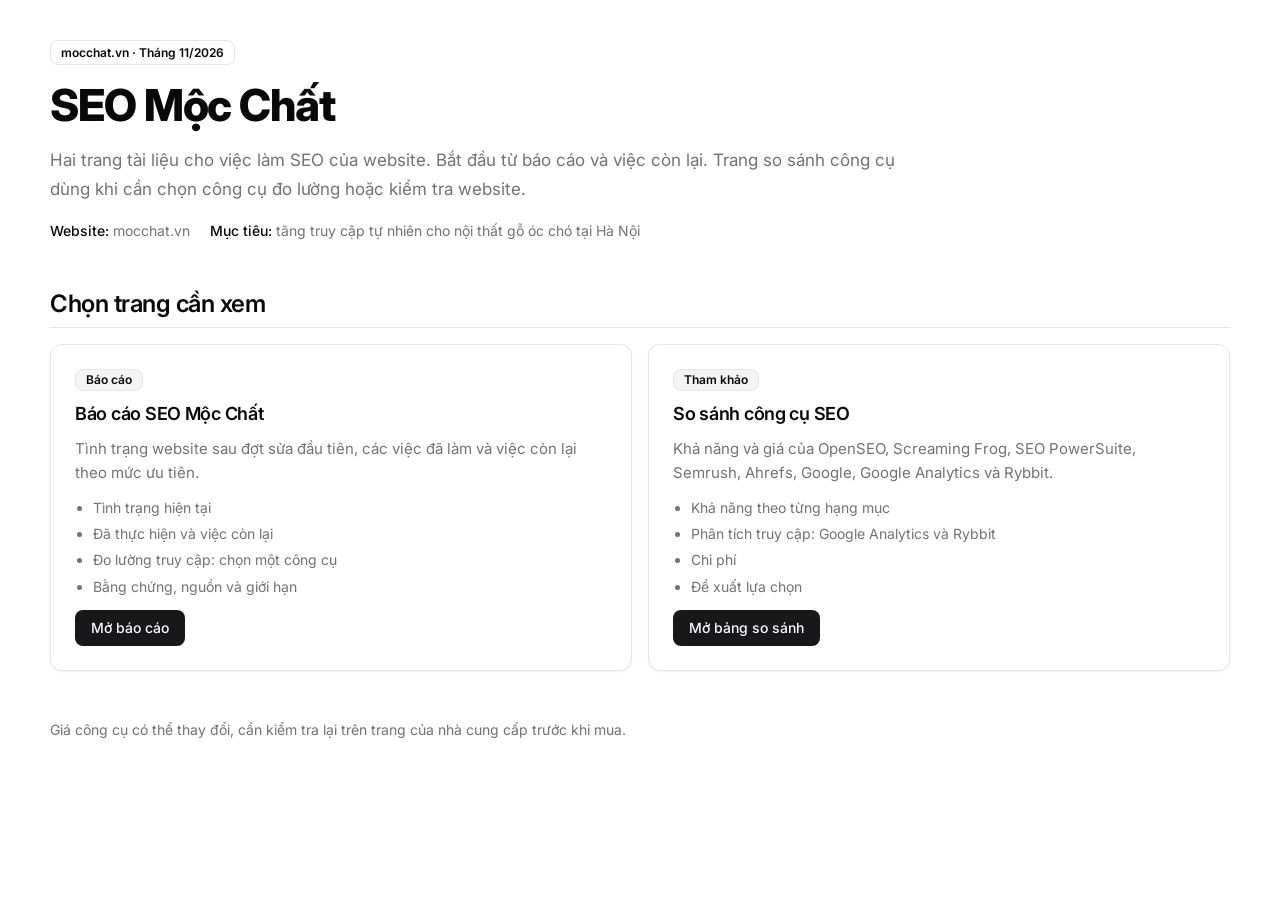
==== index.html @ 3d6fa995 "feat: add initial HTML structure for SEO Mộc Chất page" ====
<!doctype html>
<html lang="vi">
<head>
<meta charset="utf-8">
<meta name="viewport" content="width=device-width,initial-scale=1,viewport-fit=cover">
<title>SEO Mộc Chất</title>
<link rel="stylesheet" href="https://fonts.googleapis.com/css2?family=Inter:wght@400;500;600;700;800&display=swap">
<style>
/* Bố cục: phong cách shadcn/ui, giống mocchat-seo-report.html và seo-tools-compare.html. Tiêu đề ngắn, sau đó hai thẻ dẫn tới hai trang. */
:root {
  --background: #ffffff;
  --foreground: #09090b;
  --card: #ffffff;
  --muted: #f4f4f5;
  --muted-foreground: #71717a;
  --border: #e4e4e7;
  --primary: #18181b;
  --primary-foreground: #fafafa;
  --accent: #f4f4f5;
  --ring: #a1a1aa;
  --shadow: 0 1px 2px 0 rgb(0 0 0 / 0.05);
  --radius: 0.5rem;
  --font: "Inter", ui-sans-serif, system-ui, -apple-system, "Segoe UI", Roboto, sans-serif;
}
@media (prefers-color-scheme: dark) {
  :root:not([data-theme="light"]) {
    --background: #09090b;
    --foreground: #fafafa;
    --card: #09090b;
    --muted: #27272a;
    --muted-foreground: #a1a1aa;
    --border: #27272a;
    --primary: #fafafa;
    --primary-foreground: #18181b;
    --accent: #27272a;
    --ring: #d4d4d8;
    --shadow: none;
    color-scheme: dark;
  }
}
:root[data-theme="dark"] {
  --background: #09090b;
  --foreground: #fafafa;
  --card: #09090b;
  --muted: #27272a;
  --muted-foreground: #a1a1aa;
  --border: #27272a;
  --primary: #fafafa;
  --primary-foreground: #18181b;
  --accent: #27272a;
  --ring: #d4d4d8;
  --shadow: none;
  color-scheme: dark;
}
* { box-sizing: border-box; }
body {
  margin: 0;
  background: var(--background);
  color: var(--foreground);
  font-family: var(--font);
  font-size: 15px;
  line-height: 1.6;
  -webkit-font-smoothing: antialiased;
  padding-block: 40px 72px;
  padding-left: max(16px, env(safe-area-inset-left, 0px));
  padding-right: max(16px, env(safe-area-inset-right, 0px));
}
.wrap { max-width: 1180px; width: 100%; margin: 0 auto; display: flex; flex-direction: column; gap: 48px; }
h1, h2, h3 { text-wrap: balance; line-height: 1.2; margin: 0; }
h1 { font-size: clamp(2rem, 4.4vw, 2.75rem); font-weight: 800; letter-spacing: -0.025em; }
h2 { font-size: 1.5rem; font-weight: 600; letter-spacing: -0.02em; padding-bottom: 8px; border-bottom: 1px solid var(--border); }
h3 { font-size: 1.125rem; font-weight: 600; letter-spacing: -0.015em; }
p { margin: 0; }
section { display: flex; flex-direction: column; gap: 16px; min-width: 0; }
.eyebrow { display: inline-flex; align-items: center; margin-bottom: 14px; padding: 2px 10px; border: 1px solid var(--border); border-radius: var(--radius); font-size: 0.75rem; font-weight: 600; color: var(--foreground); }
.lede { color: var(--muted-foreground); font-size: 1.0625rem; line-height: 1.7; max-width: 78ch; margin-top: 14px; }
.meta { display: flex; flex-wrap: wrap; gap: 6px 20px; margin-top: 16px; font-size: 0.875rem; color: var(--muted-foreground); }
.meta b { color: var(--foreground); font-weight: 500; }

.cards { display: grid; grid-template-columns: repeat(auto-fit, minmax(min(100%, 340px), 1fr)); gap: 16px; }
.card { display: flex; flex-direction: column; gap: 12px; min-width: 0; padding: 24px; border: 1px solid var(--border); border-radius: 12px; background: var(--card); box-shadow: var(--shadow); color: inherit; text-decoration: none; }
.card:hover { background: var(--accent); }
.card:focus-visible { outline: 2px solid var(--ring); outline-offset: 2px; }
.card h3 { border: 0; padding: 0; }
.card p { color: var(--muted-foreground); }
.card ul { margin: 0; padding-left: 18px; color: var(--muted-foreground); font-size: 0.875rem; display: flex; flex-direction: column; gap: 4px; }
.badge { align-self: flex-start; display: inline-flex; align-items: center; padding: 1px 10px; border: 1px solid var(--border); border-radius: var(--radius); font-size: 0.75rem; font-weight: 600; line-height: 1.5; background: var(--muted); }
.btn { margin-top: auto; align-self: flex-start; display: inline-flex; align-items: center; height: 36px; padding: 0 16px; border-radius: var(--radius); background: var(--primary); color: var(--primary-foreground); font-size: 0.875rem; font-weight: 500; }
.note { font-size: 0.875rem; color: var(--muted-foreground); max-width: 80ch; }
</style>
</head>
<body>
<div class="wrap">
  <header>
    <div class="eyebrow">mocchat.vn · Tháng 11/2026</div>
    <h1>SEO Mộc Chất</h1>
    <p class="lede">Hai trang tài liệu cho việc làm SEO của website. Bắt đầu từ báo cáo và việc còn lại. Trang so sánh công cụ dùng khi cần chọn công cụ đo lường hoặc kiểm tra website.</p>
    <div class="meta">
      <span><b>Website:</b> mocchat.vn</span>
      <span><b>Mục tiêu:</b> tăng truy cập tự nhiên cho nội thất gỗ óc chó tại Hà Nội</span>
    </div>
  </header>

  <section>
    <h2>Chọn trang cần xem</h2>
    <div class="cards">
      <a class="card" href="mocchat-seo-report.html">
        <span class="badge">Báo cáo</span>
        <h3>Báo cáo SEO Mộc Chất</h3>
        <p>Tình trạng website sau đợt sửa đầu tiên, các việc đã làm và việc còn lại theo mức ưu tiên.</p>
        <ul>
          <li>Tình trạng hiện tại</li>
          <li>Đã thực hiện và việc còn lại</li>
          <li>Đo lường truy cập: chọn một công cụ</li>
          <li>Bằng chứng, nguồn và giới hạn</li>
        </ul>
        <span class="btn">Mở báo cáo</span>
      </a>
      <a class="card" href="seo-tools-compare.html">
        <span class="badge">Tham khảo</span>
        <h3>So sánh công cụ SEO</h3>
        <p>Khả năng và giá của OpenSEO, Screaming Frog, SEO PowerSuite, Semrush, Ahrefs, Google, Google Analytics và Rybbit.</p>
        <ul>
          <li>Khả năng theo từng hạng mục</li>
          <li>Phân tích truy cập: Google Analytics và Rybbit</li>
          <li>Chi phí</li>
          <li>Đề xuất lựa chọn</li>
        </ul>
        <span class="btn">Mở bảng so sánh</span>
      </a>
    </div>
  </section>

  <p class="note">Giá công cụ có thể thay đổi, cần kiểm tra lại trên trang của nhà cung cấp trước khi mua.</p>
</div>
</body>
</html>
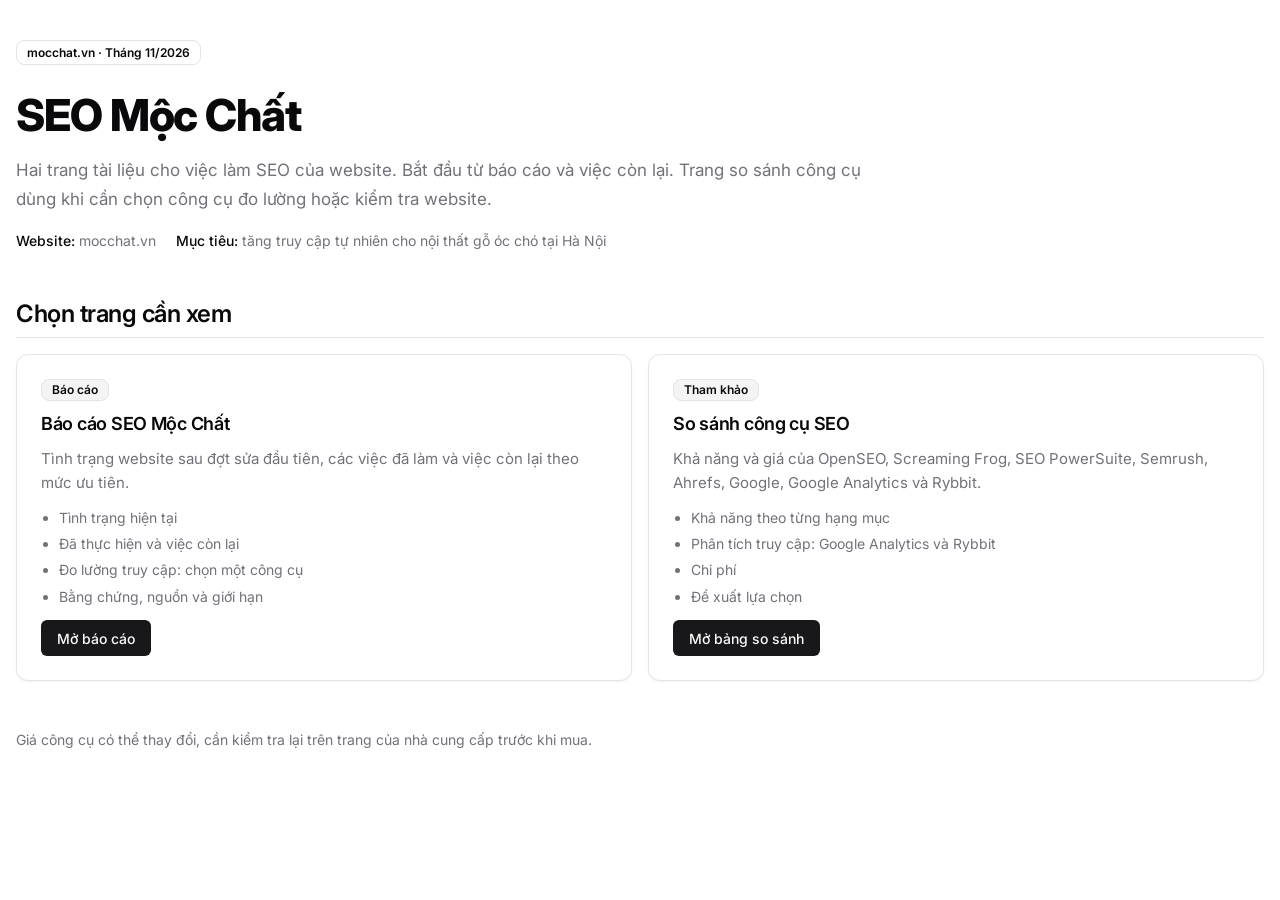
==== commit 9d51716d: "fix: UI/UX" ====
--- a/index.html
+++ b/index.html
@@ -1,137 +1,289 @@
 <!doctype html>
 <html lang="vi">
-<head>
-<meta charset="utf-8">
-<meta name="viewport" content="width=device-width,initial-scale=1,viewport-fit=cover">
-<title>SEO Mộc Chất</title>
-<link rel="stylesheet" href="https://fonts.googleapis.com/css2?family=Inter:wght@400;500;600;700;800&display=swap">
-<style>
-/* Bố cục: phong cách shadcn/ui, giống mocchat-seo-report.html và seo-tools-compare.html. Tiêu đề ngắn, sau đó hai thẻ dẫn tới hai trang. */
-:root {
-  --background: #ffffff;
-  --foreground: #09090b;
-  --card: #ffffff;
-  --muted: #f4f4f5;
-  --muted-foreground: #71717a;
-  --border: #e4e4e7;
-  --primary: #18181b;
-  --primary-foreground: #fafafa;
-  --accent: #f4f4f5;
-  --ring: #a1a1aa;
-  --shadow: 0 1px 2px 0 rgb(0 0 0 / 0.05);
-  --radius: 0.5rem;
-  --font: "Inter", ui-sans-serif, system-ui, -apple-system, "Segoe UI", Roboto, sans-serif;
-}
-@media (prefers-color-scheme: dark) {
-  :root:not([data-theme="light"]) {
-    --background: #09090b;
-    --foreground: #fafafa;
-    --card: #09090b;
-    --muted: #27272a;
-    --muted-foreground: #a1a1aa;
-    --border: #27272a;
-    --primary: #fafafa;
-    --primary-foreground: #18181b;
-    --accent: #27272a;
-    --ring: #d4d4d8;
-    --shadow: none;
-    color-scheme: dark;
-  }
-}
-:root[data-theme="dark"] {
-  --background: #09090b;
-  --foreground: #fafafa;
-  --card: #09090b;
-  --muted: #27272a;
-  --muted-foreground: #a1a1aa;
-  --border: #27272a;
-  --primary: #fafafa;
-  --primary-foreground: #18181b;
-  --accent: #27272a;
-  --ring: #d4d4d8;
-  --shadow: none;
-  color-scheme: dark;
-}
-* { box-sizing: border-box; }
-body {
-  margin: 0;
-  background: var(--background);
-  color: var(--foreground);
-  font-family: var(--font);
-  font-size: 15px;
-  line-height: 1.6;
-  -webkit-font-smoothing: antialiased;
-  padding-block: 40px 72px;
-  padding-left: max(16px, env(safe-area-inset-left, 0px));
-  padding-right: max(16px, env(safe-area-inset-right, 0px));
-}
-.wrap { max-width: 1180px; width: 100%; margin: 0 auto; display: flex; flex-direction: column; gap: 48px; }
-h1, h2, h3 { text-wrap: balance; line-height: 1.2; margin: 0; }
-h1 { font-size: clamp(2rem, 4.4vw, 2.75rem); font-weight: 800; letter-spacing: -0.025em; }
-h2 { font-size: 1.5rem; font-weight: 600; letter-spacing: -0.02em; padding-bottom: 8px; border-bottom: 1px solid var(--border); }
-h3 { font-size: 1.125rem; font-weight: 600; letter-spacing: -0.015em; }
-p { margin: 0; }
-section { display: flex; flex-direction: column; gap: 16px; min-width: 0; }
-.eyebrow { display: inline-flex; align-items: center; margin-bottom: 14px; padding: 2px 10px; border: 1px solid var(--border); border-radius: var(--radius); font-size: 0.75rem; font-weight: 600; color: var(--foreground); }
-.lede { color: var(--muted-foreground); font-size: 1.0625rem; line-height: 1.7; max-width: 78ch; margin-top: 14px; }
-.meta { display: flex; flex-wrap: wrap; gap: 6px 20px; margin-top: 16px; font-size: 0.875rem; color: var(--muted-foreground); }
-.meta b { color: var(--foreground); font-weight: 500; }
+  <head>
+    <meta charset="utf-8" />
+    <meta
+      name="viewport"
+      content="width=device-width,initial-scale=1,viewport-fit=cover"
+    />
+    <title>SEO Mộc Chất</title>
+    <link
+      rel="stylesheet"
+      href="https://fonts.googleapis.com/css2?family=Inter:wght@400;500;600;700;800&display=swap"
+    />
+    <style>
+      /* Bố cục: phong cách shadcn/ui, giống mocchat-seo-report.html và seo-tools-compare.html. Tiêu đề ngắn, sau đó hai thẻ dẫn tới hai trang. */
+      :root {
+        --background: #ffffff;
+        --foreground: #09090b;
+        --card: #ffffff;
+        --muted: #f4f4f5;
+        --muted-foreground: #71717a;
+        --border: #e4e4e7;
+        --primary: #18181b;
+        --primary-foreground: #fafafa;
+        --accent: #f4f4f5;
+        --ring: #a1a1aa;
+        --shadow: 0 1px 2px 0 rgb(0 0 0 / 0.05);
+        --radius: 0.5rem;
+        --font:
+          "Inter", ui-sans-serif, system-ui, -apple-system, "Segoe UI", Roboto,
+          sans-serif;
+      }
+      @media (prefers-color-scheme: dark) {
+        :root:not([data-theme="light"]) {
+          --background: #09090b;
+          --foreground: #fafafa;
+          --card: #09090b;
+          --muted: #27272a;
+          --muted-foreground: #a1a1aa;
+          --border: #27272a;
+          --primary: #fafafa;
+          --primary-foreground: #18181b;
+          --accent: #27272a;
+          --ring: #d4d4d8;
+          --shadow: none;
+          color-scheme: dark;
+        }
+      }
+      :root[data-theme="dark"] {
+        --background: #09090b;
+        --foreground: #fafafa;
+        --card: #09090b;
+        --muted: #27272a;
+        --muted-foreground: #a1a1aa;
+        --border: #27272a;
+        --primary: #fafafa;
+        --primary-foreground: #18181b;
+        --accent: #27272a;
+        --ring: #d4d4d8;
+        --shadow: none;
+        color-scheme: dark;
+      }
+      * {
+        box-sizing: border-box;
+      }
+      body {
+        margin: 0;
+        background: var(--background);
+        color: var(--foreground);
+        font-family: var(--font);
+        font-size: 15px;
+        line-height: 1.6;
+        -webkit-font-smoothing: antialiased;
+        padding-block: 40px 72px;
+        padding-left: max(16px, env(safe-area-inset-left, 0px));
+        padding-right: max(16px, env(safe-area-inset-right, 0px));
+      }
+      .wrap {
+        max-width: 1400px;
+        width: 100%;
+        margin: 0 auto;
+        display: flex;
+        flex-direction: column;
+        gap: 48px;
+      }
+      h1,
+      h2,
+      h3 {
+        text-wrap: balance;
+        line-height: 1.2;
+        margin: 0;
+      }
+      h1 {
+        font-size: clamp(2rem, 4.4vw, 2.75rem);
+        font-weight: 800;
+        letter-spacing: -0.025em;
+      }
+      h2 {
+        font-size: 1.5rem;
+        font-weight: 600;
+        letter-spacing: -0.02em;
+        padding-bottom: 8px;
+        border-bottom: 1px solid var(--border);
+      }
+      h3 {
+        font-size: 1.125rem;
+        font-weight: 600;
+        letter-spacing: -0.015em;
+      }
+      p {
+        margin: 0;
+      }
+      section {
+        display: flex;
+        flex-direction: column;
+        gap: 16px;
+        min-width: 0;
+      }
+      .eyebrow {
+        display: inline-flex;
+        align-items: center;
+        padding: 2px 10px;
+        border: 1px solid var(--border);
+        border-radius: var(--radius);
+        font-size: 0.75rem;
+        font-weight: 600;
+        color: var(--foreground);
+      }
+      .lede {
+        color: var(--muted-foreground);
+        font-size: 1.0625rem;
+        line-height: 1.7;
+        max-width: 78ch;
+        margin-top: 14px;
+      }
+      .meta {
+        display: flex;
+        flex-wrap: wrap;
+        gap: 6px 20px;
+        margin-top: 16px;
+        font-size: 0.875rem;
+        color: var(--muted-foreground);
+      }
+      .meta b {
+        color: var(--foreground);
+        font-weight: 500;
+      }
 
-.cards { display: grid; grid-template-columns: repeat(auto-fit, minmax(min(100%, 340px), 1fr)); gap: 16px; }
-.card { display: flex; flex-direction: column; gap: 12px; min-width: 0; padding: 24px; border: 1px solid var(--border); border-radius: 12px; background: var(--card); box-shadow: var(--shadow); color: inherit; text-decoration: none; }
-.card:hover { background: var(--accent); }
-.card:focus-visible { outline: 2px solid var(--ring); outline-offset: 2px; }
-.card h3 { border: 0; padding: 0; }
-.card p { color: var(--muted-foreground); }
-.card ul { margin: 0; padding-left: 18px; color: var(--muted-foreground); font-size: 0.875rem; display: flex; flex-direction: column; gap: 4px; }
-.badge { align-self: flex-start; display: inline-flex; align-items: center; padding: 1px 10px; border: 1px solid var(--border); border-radius: var(--radius); font-size: 0.75rem; font-weight: 600; line-height: 1.5; background: var(--muted); }
-.btn { margin-top: auto; align-self: flex-start; display: inline-flex; align-items: center; height: 36px; padding: 0 16px; border-radius: var(--radius); background: var(--primary); color: var(--primary-foreground); font-size: 0.875rem; font-weight: 500; }
-.note { font-size: 0.875rem; color: var(--muted-foreground); max-width: 80ch; }
-</style>
-</head>
-<body>
-<div class="wrap">
-  <header>
-    <div class="eyebrow">mocchat.vn · Tháng 11/2026</div>
-    <h1>SEO Mộc Chất</h1>
-    <p class="lede">Hai trang tài liệu cho việc làm SEO của website. Bắt đầu từ báo cáo và việc còn lại. Trang so sánh công cụ dùng khi cần chọn công cụ đo lường hoặc kiểm tra website.</p>
-    <div class="meta">
-      <span><b>Website:</b> mocchat.vn</span>
-      <span><b>Mục tiêu:</b> tăng truy cập tự nhiên cho nội thất gỗ óc chó tại Hà Nội</span>
+      .cards {
+        display: grid;
+        grid-template-columns: repeat(auto-fit, minmax(min(100%, 340px), 1fr));
+        gap: 16px;
+      }
+      .card {
+        display: flex;
+        flex-direction: column;
+        gap: 12px;
+        min-width: 0;
+        padding: 24px;
+        border: 1px solid var(--border);
+        border-radius: 12px;
+        background: var(--card);
+        box-shadow: var(--shadow);
+        color: inherit;
+        text-decoration: none;
+      }
+      .card:hover {
+        background: var(--accent);
+      }
+      .card:focus-visible {
+        outline: 2px solid var(--ring);
+        outline-offset: 2px;
+      }
+      .card h3 {
+        border: 0;
+        padding: 0;
+      }
+      .card p {
+        color: var(--muted-foreground);
+      }
+      .card ul {
+        margin: 0;
+        padding-left: 18px;
+        color: var(--muted-foreground);
+        font-size: 0.875rem;
+        display: flex;
+        flex-direction: column;
+        gap: 4px;
+      }
+      .badge {
+        align-self: flex-start;
+        display: inline-flex;
+        align-items: center;
+        padding: 1px 10px;
+        border: 1px solid var(--border);
+        border-radius: var(--radius);
+        font-size: 0.75rem;
+        font-weight: 600;
+        line-height: 1.5;
+        background: var(--muted);
+      }
+      .btn {
+        margin-top: auto;
+        align-self: flex-start;
+        display: inline-flex;
+        align-items: center;
+        height: 36px;
+        padding: 0 16px;
+        border-radius: var(--radius);
+        background: var(--primary);
+        color: var(--primary-foreground);
+        font-size: 0.875rem;
+        font-weight: 500;
+        display: inline-block;
+        padding: 8px 16px;
+        border-radius: 6px;
+        text-decoration: none;
+      }
+      .note {
+        font-size: 0.875rem;
+        color: var(--muted-foreground);
+        max-width: 80ch;
+      }
+    </style>
+  </head>
+  <body>
+    <div class="wrap">
+      <header>
+        <div style="margin-bottom: 24px">
+          <div class="eyebrow">mocchat.vn · Tháng 11/2026</div>
+        </div>
+        <h1>SEO Mộc Chất</h1>
+        <p class="lede">
+          Hai trang tài liệu cho việc làm SEO của website. Bắt đầu từ báo cáo và
+          việc còn lại. Trang so sánh công cụ dùng khi cần chọn công cụ đo lường
+          hoặc kiểm tra website.
+        </p>
+        <div class="meta">
+          <span><b>Website:</b> mocchat.vn</span>
+          <span
+            ><b>Mục tiêu:</b> tăng truy cập tự nhiên cho nội thất gỗ óc chó tại
+            Hà Nội</span
+          >
+        </div>
+      </header>
+
+      <section>
+        <h2>Chọn trang cần xem</h2>
+        <div class="cards">
+          <a class="card" href="mocchat-seo-report.html">
+            <span class="badge">Báo cáo</span>
+            <h3>Báo cáo SEO Mộc Chất</h3>
+            <p>
+              Tình trạng website sau đợt sửa đầu tiên, các việc đã làm và việc
+              còn lại theo mức ưu tiên.
+            </p>
+            <ul>
+              <li>Tình trạng hiện tại</li>
+              <li>Đã thực hiện và việc còn lại</li>
+              <li>Đo lường truy cập: chọn một công cụ</li>
+              <li>Bằng chứng, nguồn và giới hạn</li>
+            </ul>
+            <span class="btn">Mở báo cáo</span>
+          </a>
+          <a class="card" href="seo-tools-compare.html">
+            <span class="badge">Tham khảo</span>
+            <h3>So sánh công cụ SEO</h3>
+            <p>
+              Khả năng và giá của OpenSEO, Screaming Frog, SEO PowerSuite,
+              Semrush, Ahrefs, Google, Google Analytics và Rybbit.
+            </p>
+            <ul>
+              <li>Khả năng theo từng hạng mục</li>
+              <li>Phân tích truy cập: Google Analytics và Rybbit</li>
+              <li>Chi phí</li>
+              <li>Đề xuất lựa chọn</li>
+            </ul>
+            <span class="btn">Mở bảng so sánh</span>
+          </a>
+        </div>
+      </section>
+
+      <p class="note">
+        Giá công cụ có thể thay đổi, cần kiểm tra lại trên trang của nhà cung
+        cấp trước khi mua.
+      </p>
     </div>
-  </header>
-
-  <section>
-    <h2>Chọn trang cần xem</h2>
-    <div class="cards">
-      <a class="card" href="mocchat-seo-report.html">
-        <span class="badge">Báo cáo</span>
-        <h3>Báo cáo SEO Mộc Chất</h3>
-        <p>Tình trạng website sau đợt sửa đầu tiên, các việc đã làm và việc còn lại theo mức ưu tiên.</p>
-        <ul>
-          <li>Tình trạng hiện tại</li>
-          <li>Đã thực hiện và việc còn lại</li>
-          <li>Đo lường truy cập: chọn một công cụ</li>
-          <li>Bằng chứng, nguồn và giới hạn</li>
-        </ul>
-        <span class="btn">Mở báo cáo</span>
-      </a>
-      <a class="card" href="seo-tools-compare.html">
-        <span class="badge">Tham khảo</span>
-        <h3>So sánh công cụ SEO</h3>
-        <p>Khả năng và giá của OpenSEO, Screaming Frog, SEO PowerSuite, Semrush, Ahrefs, Google, Google Analytics và Rybbit.</p>
-        <ul>
-          <li>Khả năng theo từng hạng mục</li>
-          <li>Phân tích truy cập: Google Analytics và Rybbit</li>
-          <li>Chi phí</li>
-          <li>Đề xuất lựa chọn</li>
-        </ul>
-        <span class="btn">Mở bảng so sánh</span>
-      </a>
-    </div>
-  </section>
-
-  <p class="note">Giá công cụ có thể thay đổi, cần kiểm tra lại trên trang của nhà cung cấp trước khi mua.</p>
-</div>
-</body>
+  </body>
 </html>
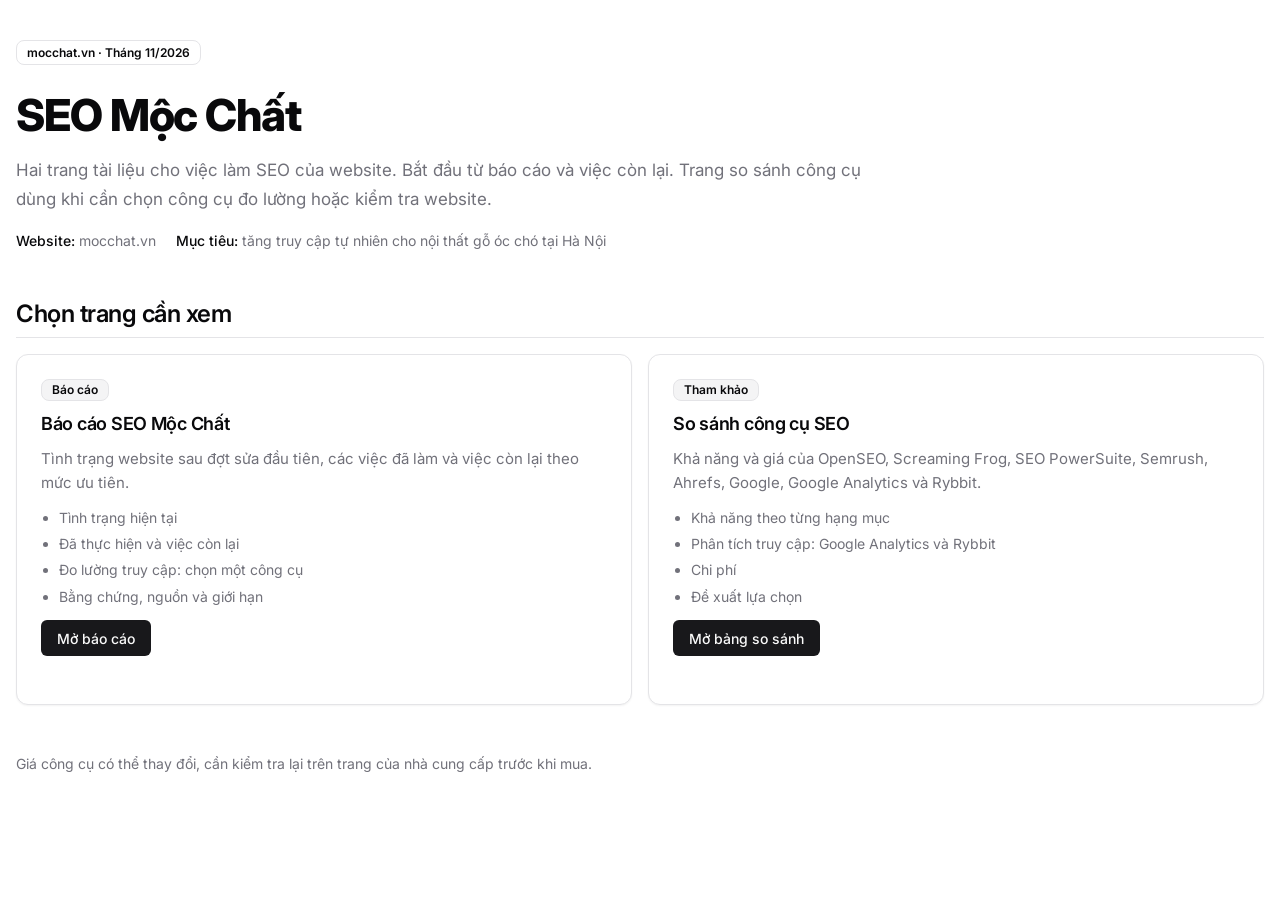
==== commit 0add05a0: "refactor: add new CSS and JS files for SEO report and comparison tools - Created report.css for styl" ====
--- a/index.html
+++ b/index.html
@@ -11,217 +11,8 @@
       rel="stylesheet"
       href="https://fonts.googleapis.com/css2?family=Inter:wght@400;500;600;700;800&display=swap"
     />
-    <style>
-      /* Bố cục: phong cách shadcn/ui, giống mocchat-seo-report.html và seo-tools-compare.html. Tiêu đề ngắn, sau đó hai thẻ dẫn tới hai trang. */
-      :root {
-        --background: #ffffff;
-        --foreground: #09090b;
-        --card: #ffffff;
-        --muted: #f4f4f5;
-        --muted-foreground: #71717a;
-        --border: #e4e4e7;
-        --primary: #18181b;
-        --primary-foreground: #fafafa;
-        --accent: #f4f4f5;
-        --ring: #a1a1aa;
-        --shadow: 0 1px 2px 0 rgb(0 0 0 / 0.05);
-        --radius: 0.5rem;
-        --font:
-          "Inter", ui-sans-serif, system-ui, -apple-system, "Segoe UI", Roboto,
-          sans-serif;
-      }
-      @media (prefers-color-scheme: dark) {
-        :root:not([data-theme="light"]) {
-          --background: #09090b;
-          --foreground: #fafafa;
-          --card: #09090b;
-          --muted: #27272a;
-          --muted-foreground: #a1a1aa;
-          --border: #27272a;
-          --primary: #fafafa;
-          --primary-foreground: #18181b;
-          --accent: #27272a;
-          --ring: #d4d4d8;
-          --shadow: none;
-          color-scheme: dark;
-        }
-      }
-      :root[data-theme="dark"] {
-        --background: #09090b;
-        --foreground: #fafafa;
-        --card: #09090b;
-        --muted: #27272a;
-        --muted-foreground: #a1a1aa;
-        --border: #27272a;
-        --primary: #fafafa;
-        --primary-foreground: #18181b;
-        --accent: #27272a;
-        --ring: #d4d4d8;
-        --shadow: none;
-        color-scheme: dark;
-      }
-      * {
-        box-sizing: border-box;
-      }
-      body {
-        margin: 0;
-        background: var(--background);
-        color: var(--foreground);
-        font-family: var(--font);
-        font-size: 15px;
-        line-height: 1.6;
-        -webkit-font-smoothing: antialiased;
-        padding-block: 40px 72px;
-        padding-left: max(16px, env(safe-area-inset-left, 0px));
-        padding-right: max(16px, env(safe-area-inset-right, 0px));
-      }
-      .wrap {
-        max-width: 1400px;
-        width: 100%;
-        margin: 0 auto;
-        display: flex;
-        flex-direction: column;
-        gap: 48px;
-      }
-      h1,
-      h2,
-      h3 {
-        text-wrap: balance;
-        line-height: 1.2;
-        margin: 0;
-      }
-      h1 {
-        font-size: clamp(2rem, 4.4vw, 2.75rem);
-        font-weight: 800;
-        letter-spacing: -0.025em;
-      }
-      h2 {
-        font-size: 1.5rem;
-        font-weight: 600;
-        letter-spacing: -0.02em;
-        padding-bottom: 8px;
-        border-bottom: 1px solid var(--border);
-      }
-      h3 {
-        font-size: 1.125rem;
-        font-weight: 600;
-        letter-spacing: -0.015em;
-      }
-      p {
-        margin: 0;
-      }
-      section {
-        display: flex;
-        flex-direction: column;
-        gap: 16px;
-        min-width: 0;
-      }
-      .eyebrow {
-        display: inline-flex;
-        align-items: center;
-        padding: 2px 10px;
-        border: 1px solid var(--border);
-        border-radius: var(--radius);
-        font-size: 0.75rem;
-        font-weight: 600;
-        color: var(--foreground);
-      }
-      .lede {
-        color: var(--muted-foreground);
-        font-size: 1.0625rem;
-        line-height: 1.7;
-        max-width: 78ch;
-        margin-top: 14px;
-      }
-      .meta {
-        display: flex;
-        flex-wrap: wrap;
-        gap: 6px 20px;
-        margin-top: 16px;
-        font-size: 0.875rem;
-        color: var(--muted-foreground);
-      }
-      .meta b {
-        color: var(--foreground);
-        font-weight: 500;
-      }
-
-      .cards {
-        display: grid;
-        grid-template-columns: repeat(auto-fit, minmax(min(100%, 340px), 1fr));
-        gap: 16px;
-      }
-      .card {
-        display: flex;
-        flex-direction: column;
-        gap: 12px;
-        min-width: 0;
-        padding: 24px;
-        border: 1px solid var(--border);
-        border-radius: 12px;
-        background: var(--card);
-        box-shadow: var(--shadow);
-        color: inherit;
-        text-decoration: none;
-      }
-      .card:hover {
-        background: var(--accent);
-      }
-      .card:focus-visible {
-        outline: 2px solid var(--ring);
-        outline-offset: 2px;
-      }
-      .card h3 {
-        border: 0;
-        padding: 0;
-      }
-      .card p {
-        color: var(--muted-foreground);
-      }
-      .card ul {
-        margin: 0;
-        padding-left: 18px;
-        color: var(--muted-foreground);
-        font-size: 0.875rem;
-        display: flex;
-        flex-direction: column;
-        gap: 4px;
-      }
-      .badge {
-        align-self: flex-start;
-        display: inline-flex;
-        align-items: center;
-        padding: 1px 10px;
-        border: 1px solid var(--border);
-        border-radius: var(--radius);
-        font-size: 0.75rem;
-        font-weight: 600;
-        line-height: 1.5;
-        background: var(--muted);
-      }
-      .btn {
-        margin-top: auto;
-        align-self: flex-start;
-        display: inline-flex;
-        align-items: center;
-        height: 36px;
-        padding: 0 16px;
-        border-radius: var(--radius);
-        background: var(--primary);
-        color: var(--primary-foreground);
-        font-size: 0.875rem;
-        font-weight: 500;
-        display: inline-block;
-        padding: 8px 16px;
-        border-radius: 6px;
-        text-decoration: none;
-      }
-      .note {
-        font-size: 0.875rem;
-        color: var(--muted-foreground);
-        max-width: 80ch;
-      }
-    </style>
+    <link rel="stylesheet" href="css/shared.css" />
+    <link rel="stylesheet" href="css/index.css" />
   </head>
   <body>
     <div class="wrap">
--- a/css/shared.css
+++ b/css/shared.css
@@ -0,0 +1,392 @@
+/* ============================================================
+   shared.css — Design tokens, reset và typography dùng chung
+   ============================================================ */
+:root {
+  --background: #ffffff;
+  --foreground: #09090b;
+  --card: #ffffff;
+  --muted: #f4f4f5;
+  --muted-foreground: #71717a;
+  --border: #e4e4e7;
+  --primary: #18181b;
+  --primary-foreground: #fafafa;
+  --accent: #f4f4f5;
+  --ring: #a1a1aa;
+  --success: #15803d;
+  --success-bg: #f0fdf4;
+  --success-bd: #bbf7d0;
+  --warning: #b45309;
+  --warning-bg: #fffbeb;
+  --warning-bd: #fde68a;
+  --danger: #b91c1c;
+  --danger-bg: #fef2f2;
+  --danger-bd: #fecaca;
+  --info: #1d4ed8;
+  --info-bg: #eff6ff;
+  --info-bd: #bfdbfe;
+  --shadow: 0 1px 2px 0 rgb(0 0 0 / 0.05);
+  --radius: 0.5rem;
+  --font:
+    "Inter", ui-sans-serif, system-ui, -apple-system, "Segoe UI", Roboto,
+    sans-serif;
+  --mono: ui-monospace, SFMono-Regular, Menlo, Consolas, monospace;
+}
+
+@media (prefers-color-scheme: dark) {
+  :root:not([data-theme="light"]) {
+    --background: #09090b;
+    --foreground: #fafafa;
+    --card: #09090b;
+    --muted: #27272a;
+    --muted-foreground: #a1a1aa;
+    --border: #27272a;
+    --primary: #fafafa;
+    --primary-foreground: #18181b;
+    --accent: #27272a;
+    --ring: #d4d4d8;
+    --success: #4ade80;
+    --success-bg: rgb(34 197 94 / 0.1);
+    --success-bd: rgb(34 197 94 / 0.3);
+    --warning: #fbbf24;
+    --warning-bg: rgb(245 158 11 / 0.1);
+    --warning-bd: rgb(245 158 11 / 0.3);
+    --danger: #f87171;
+    --danger-bg: rgb(239 68 68 / 0.1);
+    --danger-bd: rgb(239 68 68 / 0.3);
+    --info: #60a5fa;
+    --info-bg: rgb(59 130 246 / 0.1);
+    --info-bd: rgb(59 130 246 / 0.3);
+    --shadow: none;
+    color-scheme: dark;
+  }
+}
+
+:root[data-theme="dark"] {
+  --background: #09090b;
+  --foreground: #fafafa;
+  --card: #09090b;
+  --muted: #27272a;
+  --muted-foreground: #a1a1aa;
+  --border: #27272a;
+  --primary: #fafafa;
+  --primary-foreground: #18181b;
+  --accent: #27272a;
+  --ring: #d4d4d8;
+  --success: #4ade80;
+  --success-bg: rgb(34 197 94 / 0.1);
+  --success-bd: rgb(34 197 94 / 0.3);
+  --warning: #fbbf24;
+  --warning-bg: rgb(245 158 11 / 0.1);
+  --warning-bd: rgb(245 158 11 / 0.3);
+  --danger: #f87171;
+  --danger-bg: rgb(239 68 68 / 0.1);
+  --danger-bd: rgb(239 68 68 / 0.3);
+  --info: #60a5fa;
+  --info-bg: rgb(59 130 246 / 0.1);
+  --info-bd: rgb(59 130 246 / 0.3);
+  --shadow: none;
+  color-scheme: dark;
+}
+
+* {
+  box-sizing: border-box;
+}
+
+body {
+  margin: 0;
+  background: var(--background);
+  color: var(--foreground);
+  font-family: var(--font);
+  font-size: 15px;
+  line-height: 1.6;
+  -webkit-font-smoothing: antialiased;
+}
+
+h1,
+h2,
+h3 {
+  text-wrap: balance;
+  line-height: 1.2;
+  margin: 0;
+}
+
+h2 {
+  font-size: 1.5rem;
+  font-weight: 600;
+  letter-spacing: -0.02em;
+  padding-bottom: 8px;
+  border-bottom: 1px solid var(--border);
+}
+
+h3 {
+  font-size: 1.125rem;
+  font-weight: 600;
+  letter-spacing: -0.015em;
+}
+
+p {
+  margin: 0;
+}
+
+a {
+  color: var(--foreground);
+  text-underline-offset: 4px;
+  text-decoration-color: var(--muted-foreground);
+}
+
+a:hover {
+  text-decoration-color: var(--foreground);
+}
+
+section {
+  display: flex;
+  flex-direction: column;
+  gap: 16px;
+  min-width: 0;
+}
+
+code {
+  font-family: var(--mono);
+  font-size: 0.8125em;
+  font-weight: 600;
+  background: var(--muted);
+  padding: 2px 5px;
+  border-radius: 4px;
+  overflow-wrap: anywhere;
+}
+
+:focus-visible {
+  outline: 2px solid var(--ring);
+  outline-offset: 2px;
+  border-radius: 4px;
+}
+
+/* --- Layout --- */
+.wrap {
+  max-width: 1400px;
+  width: 100%;
+  margin: 0 auto;
+  display: flex;
+  flex-direction: column;
+  gap: 48px;
+}
+
+/* --- Eyebrow / badge / status tags --- */
+.eyebrow {
+  display: inline-flex;
+  align-items: center;
+  padding: 2px 10px;
+  border: 1px solid var(--border);
+  border-radius: var(--radius);
+  font-size: 0.75rem;
+  font-weight: 600;
+  color: var(--foreground);
+}
+
+.lede {
+  color: var(--muted-foreground);
+  font-size: 1.0625rem;
+  line-height: 1.7;
+  max-width: 78ch;
+  margin-top: 14px;
+}
+
+.sub {
+  color: var(--muted-foreground);
+  max-width: 80ch;
+}
+
+.meta {
+  display: flex;
+  flex-wrap: wrap;
+  gap: 6px 20px;
+  margin-top: 16px;
+  font-size: 0.875rem;
+  color: var(--muted-foreground);
+}
+
+.meta b {
+  color: var(--foreground);
+  font-weight: 500;
+}
+
+/* --- Status tags --- */
+.st {
+  display: inline-flex;
+  align-items: center;
+  padding: 1px 10px;
+  border: 1px solid transparent;
+  border-radius: var(--radius);
+  font-size: 0.75rem;
+  font-weight: 600;
+  line-height: 1.5;
+  white-space: nowrap;
+}
+
+.st.crit {
+  color: var(--danger);
+  background: var(--danger-bg);
+  border-color: var(--danger-bd);
+}
+
+.st.warn {
+  color: var(--warning);
+  background: var(--warning-bg);
+  border-color: var(--warning-bd);
+}
+
+.st.ok {
+  color: var(--success);
+  background: var(--success-bg);
+  border-color: var(--success-bd);
+}
+
+.st.info {
+  color: var(--info);
+  background: var(--info-bg);
+  border-color: var(--info-bd);
+}
+
+/* --- Tables --- */
+.tablebox {
+  border: 1px solid var(--border);
+  border-radius: 12px;
+  background: var(--card);
+  box-shadow: var(--shadow);
+  overflow-x: auto;
+}
+
+table {
+  border-collapse: collapse;
+  width: 100%;
+  font-size: 0.875rem;
+  font-variant-numeric: tabular-nums;
+}
+
+th,
+td {
+  padding: 12px 16px;
+  text-align: left;
+  vertical-align: top;
+  border-bottom: 1px solid var(--border);
+}
+
+thead th {
+  height: 44px;
+  padding-block: 0;
+  vertical-align: middle;
+  font-weight: 500;
+  color: var(--muted-foreground);
+  white-space: nowrap;
+}
+
+tbody tr {
+  transition: background-color 0.15s;
+}
+
+tbody tr:hover {
+  background: color-mix(in srgb, var(--muted) 50%, transparent);
+}
+
+tbody tr:last-child td,
+tbody tr:last-child th {
+  border-bottom: 0;
+}
+
+td.n,
+th.n {
+  text-align: right;
+  white-space: nowrap;
+}
+
+tbody th {
+  font-weight: 500;
+}
+
+td small {
+  display: block;
+  color: var(--muted-foreground);
+  font-size: 0.8125rem;
+  margin-top: 2px;
+}
+
+/* --- Bars chart --- */
+.bars {
+  display: flex;
+  flex-direction: column;
+  gap: 14px;
+  padding: 20px;
+  border: 1px solid var(--border);
+  border-radius: 12px;
+  background: var(--card);
+  box-shadow: var(--shadow);
+}
+
+.bar {
+  display: grid;
+  grid-template-columns: minmax(0, 230px) minmax(0, 1fr) 110px;
+  gap: 12px;
+  align-items: center;
+  font-size: 0.875rem;
+}
+
+.bar .track {
+  background: color-mix(in srgb, var(--primary) 20%, transparent);
+  border-radius: 999px;
+  height: 8px;
+  overflow: hidden;
+}
+
+.bar .fill {
+  height: 100%;
+  background: var(--primary);
+  border-radius: 999px;
+  min-width: 4px;
+}
+
+.bar .val {
+  text-align: right;
+  font-weight: 600;
+  font-variant-numeric: tabular-nums;
+}
+
+/* --- Source / note text --- */
+.src {
+  font-size: 0.8125rem;
+  color: var(--muted-foreground);
+}
+
+.src ul {
+  margin: 6px 0 0;
+  padding-left: 1.1rem;
+  display: flex;
+  flex-direction: column;
+  gap: 3px;
+}
+
+.src b {
+  color: var(--foreground);
+  font-weight: 500;
+}
+
+/* --- Back button / generic btn --- */
+.btn {
+  margin-top: auto;
+  align-self: flex-start;
+  display: inline-flex;
+  align-items: center;
+  display: inline-block;
+  height: 36px;
+  padding: 0 16px;
+  border-radius: var(--radius);
+  background: var(--primary);
+  color: var(--primary-foreground);
+  font-size: 0.875rem;
+  font-weight: 500;
+  margin-bottom: 24px;
+  padding: 8px 16px;
+  background: var(--accent);
+  color: var(--foreground);
+  border-radius: 6px;
+  text-decoration: none;
+}
--- a/css/index.css
+++ b/css/index.css
@@ -0,0 +1,104 @@
+/* ============================================================
+   index.css — Styles riêng cho trang chủ (index.html)
+   ============================================================ */
+
+body {
+  padding-block: 40px 72px;
+  padding-left: max(16px, env(safe-area-inset-left, 0px));
+  padding-right: max(16px, env(safe-area-inset-right, 0px));
+}
+
+h1 {
+  font-size: clamp(2rem, 4.4vw, 2.75rem);
+  font-weight: 800;
+  letter-spacing: -0.025em;
+}
+
+/* --- Cards grid --- */
+.cards {
+  display: grid;
+  grid-template-columns: repeat(auto-fit, minmax(min(100%, 340px), 1fr));
+  gap: 16px;
+}
+
+.card {
+  display: flex;
+  flex-direction: column;
+  gap: 12px;
+  min-width: 0;
+  padding: 24px;
+  border: 1px solid var(--border);
+  border-radius: 12px;
+  background: var(--card);
+  box-shadow: var(--shadow);
+  color: inherit;
+  text-decoration: none;
+}
+
+.card:hover {
+  background: var(--accent);
+}
+
+.card:focus-visible {
+  outline: 2px solid var(--ring);
+  outline-offset: 2px;
+}
+
+.card h3 {
+  border: 0;
+  padding: 0;
+}
+
+.card p {
+  color: var(--muted-foreground);
+}
+
+.card ul {
+  margin: 0;
+  padding-left: 18px;
+  color: var(--muted-foreground);
+  font-size: 0.875rem;
+  display: flex;
+  flex-direction: column;
+  gap: 4px;
+}
+
+/* --- Badge --- */
+.badge {
+  align-self: flex-start;
+  display: inline-flex;
+  align-items: center;
+  padding: 1px 10px;
+  border: 1px solid var(--border);
+  border-radius: var(--radius);
+  font-size: 0.75rem;
+  font-weight: 600;
+  line-height: 1.5;
+  background: var(--muted);
+}
+
+/* --- Card CTA button (overrides shared .btn) --- */
+.btn {
+  margin-top: auto;
+  align-self: flex-start;
+  display: inline-flex;
+  align-items: center;
+  height: 36px;
+  padding: 0 16px;
+  border-radius: var(--radius);
+  background: var(--primary);
+  color: var(--primary-foreground);
+  font-size: 0.875rem;
+  font-weight: 500;
+  display: inline-block;
+  padding: 8px 16px;
+  border-radius: 6px;
+  text-decoration: none;
+}
+
+/* --- Footer note --- */
+.note {
+  font-size: 0.875rem;
+  color: var(--muted-foreground);
+  max-width: 80ch;
+}
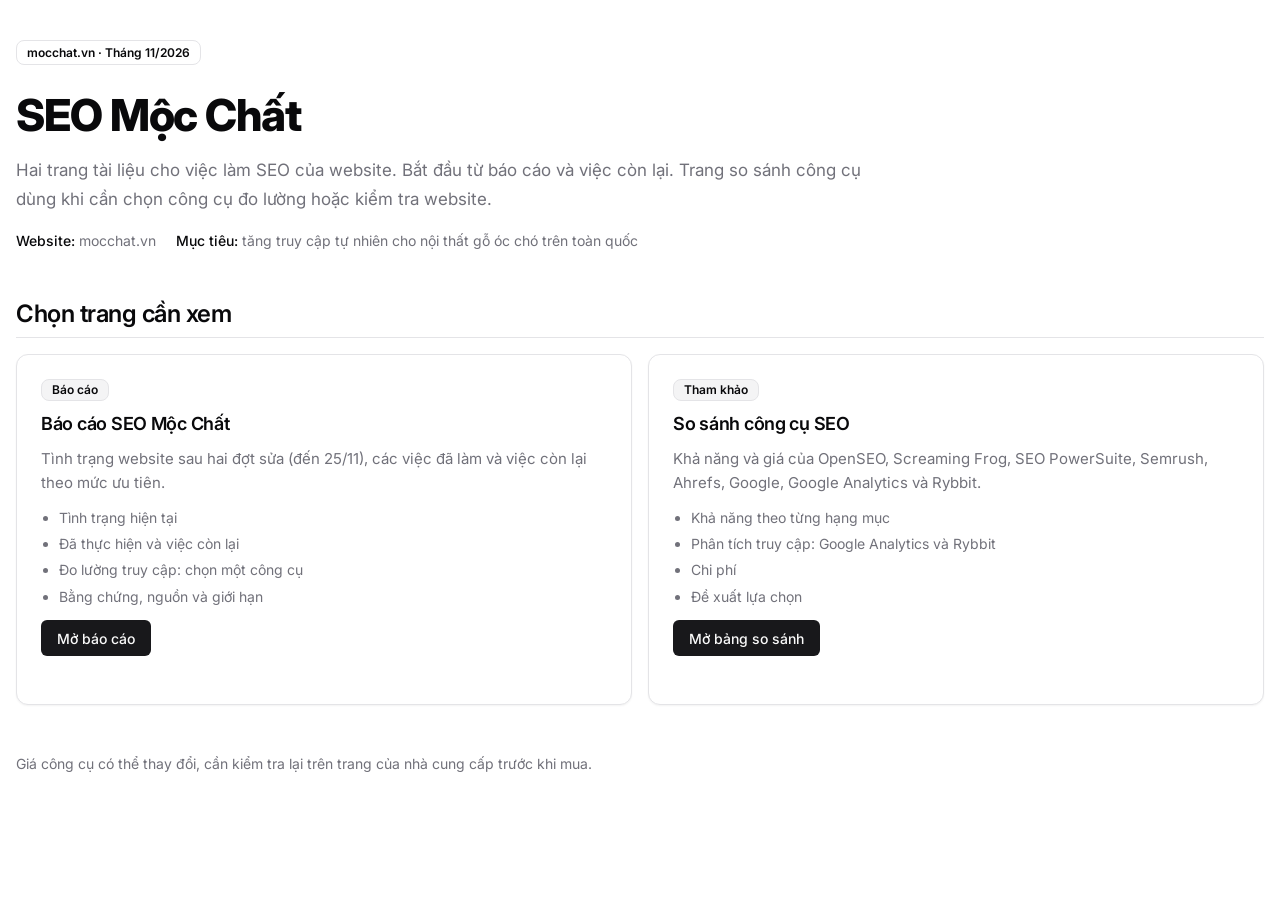
==== commit 9068e790: "fix: update target description and report status in SEO Mộc Chất page" ====
--- a/index.html
+++ b/index.html
@@ -29,8 +29,8 @@
         <div class="meta">
           <span><b>Website:</b> mocchat.vn</span>
           <span
-            ><b>Mục tiêu:</b> tăng truy cập tự nhiên cho nội thất gỗ óc chó tại
-            Hà Nội</span
+            ><b>Mục tiêu:</b> tăng truy cập tự nhiên cho nội thất gỗ óc chó trên
+            toàn quốc</span
           >
         </div>
       </header>
@@ -42,8 +42,8 @@
             <span class="badge">Báo cáo</span>
             <h3>Báo cáo SEO Mộc Chất</h3>
             <p>
-              Tình trạng website sau đợt sửa đầu tiên, các việc đã làm và việc
-              còn lại theo mức ưu tiên.
+              Tình trạng website sau hai đợt sửa (đến 25/11), các việc đã làm và
+              việc còn lại theo mức ưu tiên.
             </p>
             <ul>
               <li>Tình trạng hiện tại</li>
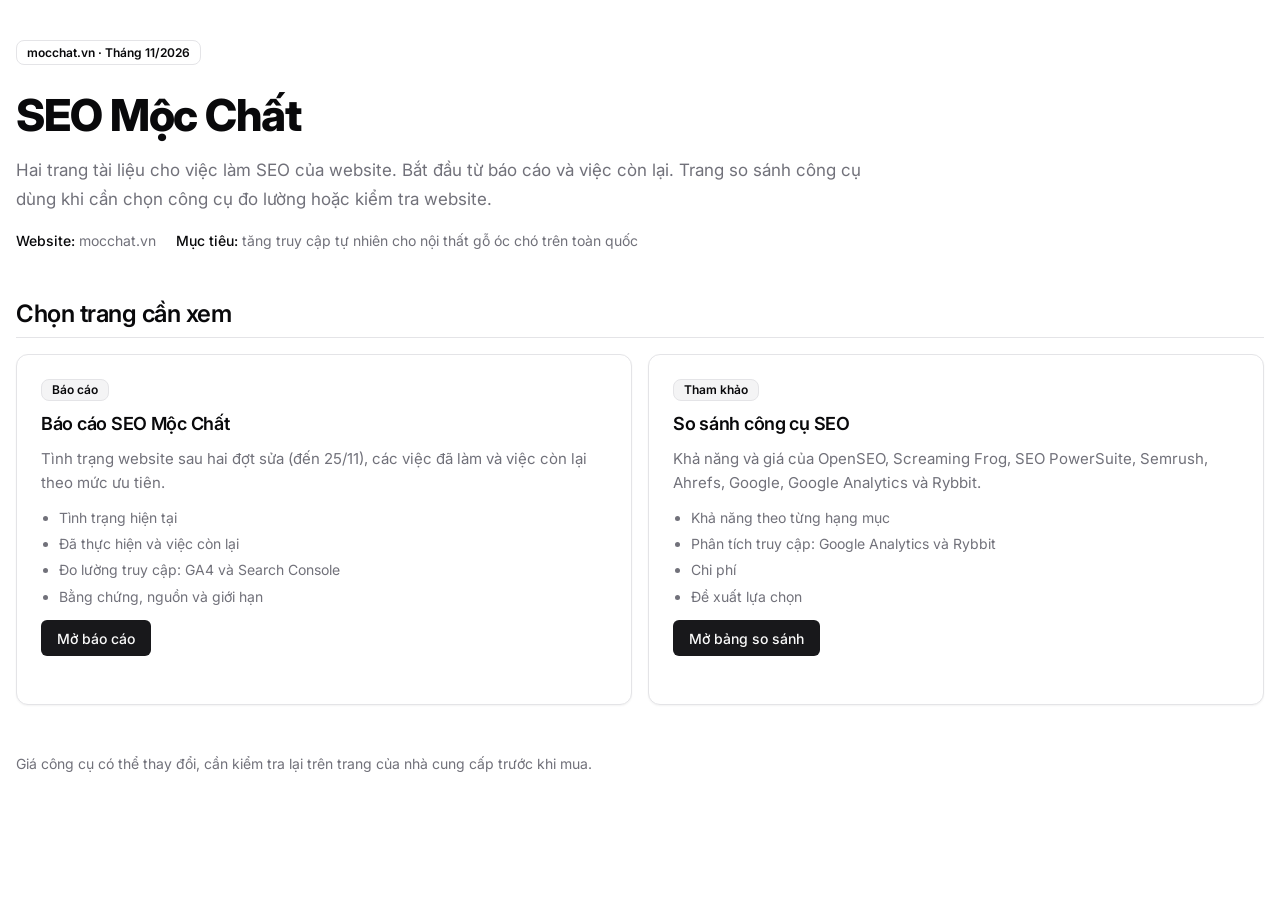
==== commit 393e3562: "feat: add sticky sidebar navigation and improve layout for SEO reports and comparison tools" ====
--- a/index.html
+++ b/index.html
@@ -48,7 +48,7 @@
             <ul>
               <li>Tình trạng hiện tại</li>
               <li>Đã thực hiện và việc còn lại</li>
-              <li>Đo lường truy cập: chọn một công cụ</li>
+              <li>Đo lường truy cập: GA4 và Search Console</li>
               <li>Bằng chứng, nguồn và giới hạn</li>
             </ul>
             <span class="btn">Mở báo cáo</span>
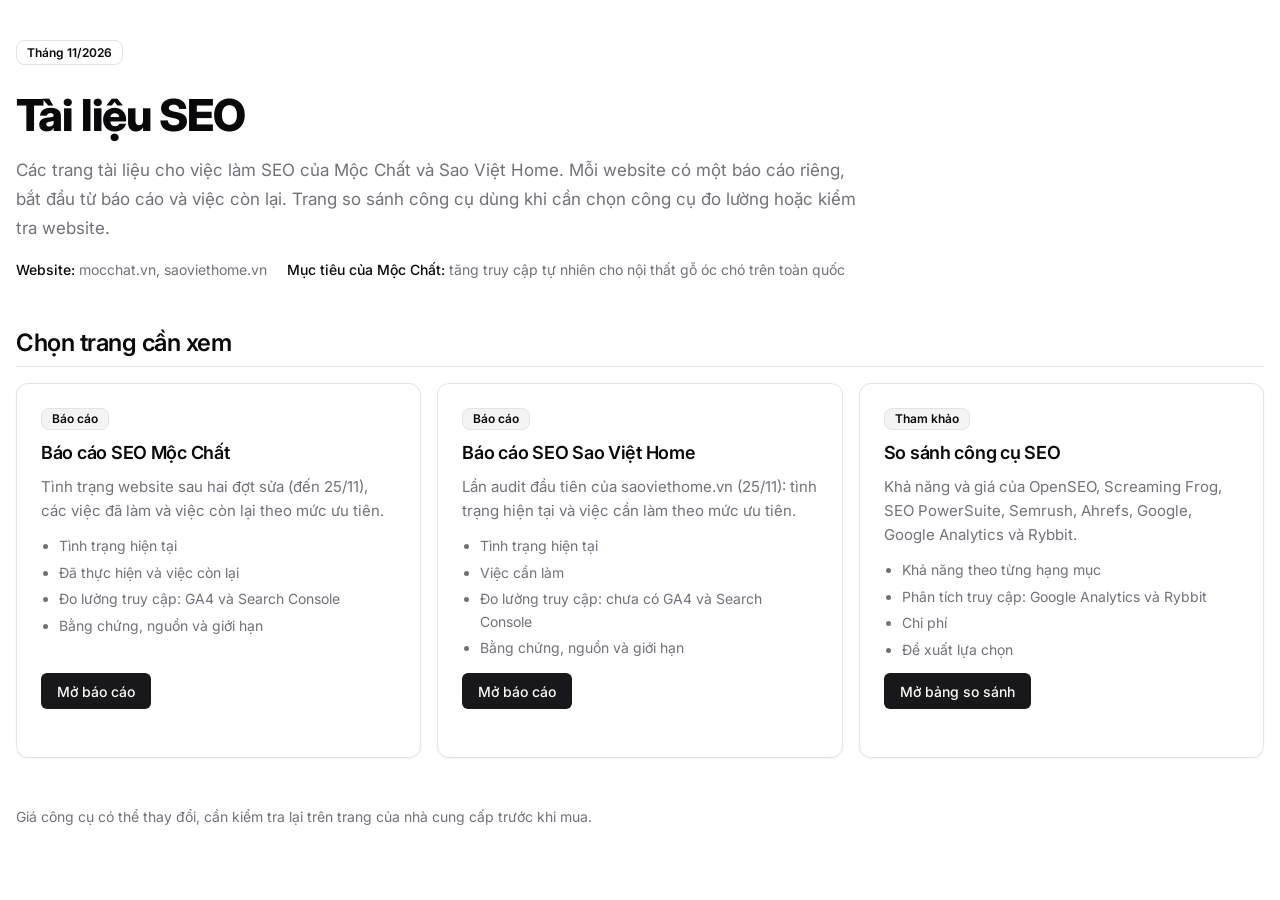
==== commit b9a6110a: "feat: add SEO report for Sao Việt Home with initial audit findings and tasks" ====
--- a/index.html
+++ b/index.html
@@ -6,7 +6,7 @@
       name="viewport"
       content="width=device-width,initial-scale=1,viewport-fit=cover"
     />
-    <title>SEO Mộc Chất</title>
+    <title>Tài liệu SEO</title>
     <link
       rel="stylesheet"
       href="https://fonts.googleapis.com/css2?family=Inter:wght@400;500;600;700;800&display=swap"
@@ -18,19 +18,20 @@
     <div class="wrap">
       <header>
         <div style="margin-bottom: 24px">
-          <div class="eyebrow">mocchat.vn · Tháng 11/2026</div>
+          <div class="eyebrow">Tháng 11/2026</div>
         </div>
-        <h1>SEO Mộc Chất</h1>
+        <h1>Tài liệu SEO</h1>
         <p class="lede">
-          Hai trang tài liệu cho việc làm SEO của website. Bắt đầu từ báo cáo và
-          việc còn lại. Trang so sánh công cụ dùng khi cần chọn công cụ đo lường
-          hoặc kiểm tra website.
+          Các trang tài liệu cho việc làm SEO của Mộc Chất và Sao Việt Home. Mỗi
+          website có một báo cáo riêng, bắt đầu từ báo cáo và việc còn lại. Trang
+          so sánh công cụ dùng khi cần chọn công cụ đo lường hoặc kiểm tra
+          website.
         </p>
         <div class="meta">
-          <span><b>Website:</b> mocchat.vn</span>
+          <span><b>Website:</b> mocchat.vn, saoviethome.vn</span>
           <span
-            ><b>Mục tiêu:</b> tăng truy cập tự nhiên cho nội thất gỗ óc chó trên
-            toàn quốc</span
+            ><b>Mục tiêu của Mộc Chất:</b> tăng truy cập tự nhiên cho nội thất
+            gỗ óc chó trên toàn quốc</span
           >
         </div>
       </header>
@@ -49,6 +50,21 @@
               <li>Tình trạng hiện tại</li>
               <li>Đã thực hiện và việc còn lại</li>
               <li>Đo lường truy cập: GA4 và Search Console</li>
+              <li>Bằng chứng, nguồn và giới hạn</li>
+            </ul>
+            <span class="btn">Mở báo cáo</span>
+          </a>
+          <a class="card" href="saoviethome-seo-report.html">
+            <span class="badge">Báo cáo</span>
+            <h3>Báo cáo SEO Sao Việt Home</h3>
+            <p>
+              Lần audit đầu tiên của saoviethome.vn (25/11): tình trạng hiện
+              tại và việc cần làm theo mức ưu tiên.
+            </p>
+            <ul>
+              <li>Tình trạng hiện tại</li>
+              <li>Việc cần làm</li>
+              <li>Đo lường truy cập: chưa có GA4 và Search Console</li>
               <li>Bằng chứng, nguồn và giới hạn</li>
             </ul>
             <span class="btn">Mở báo cáo</span>
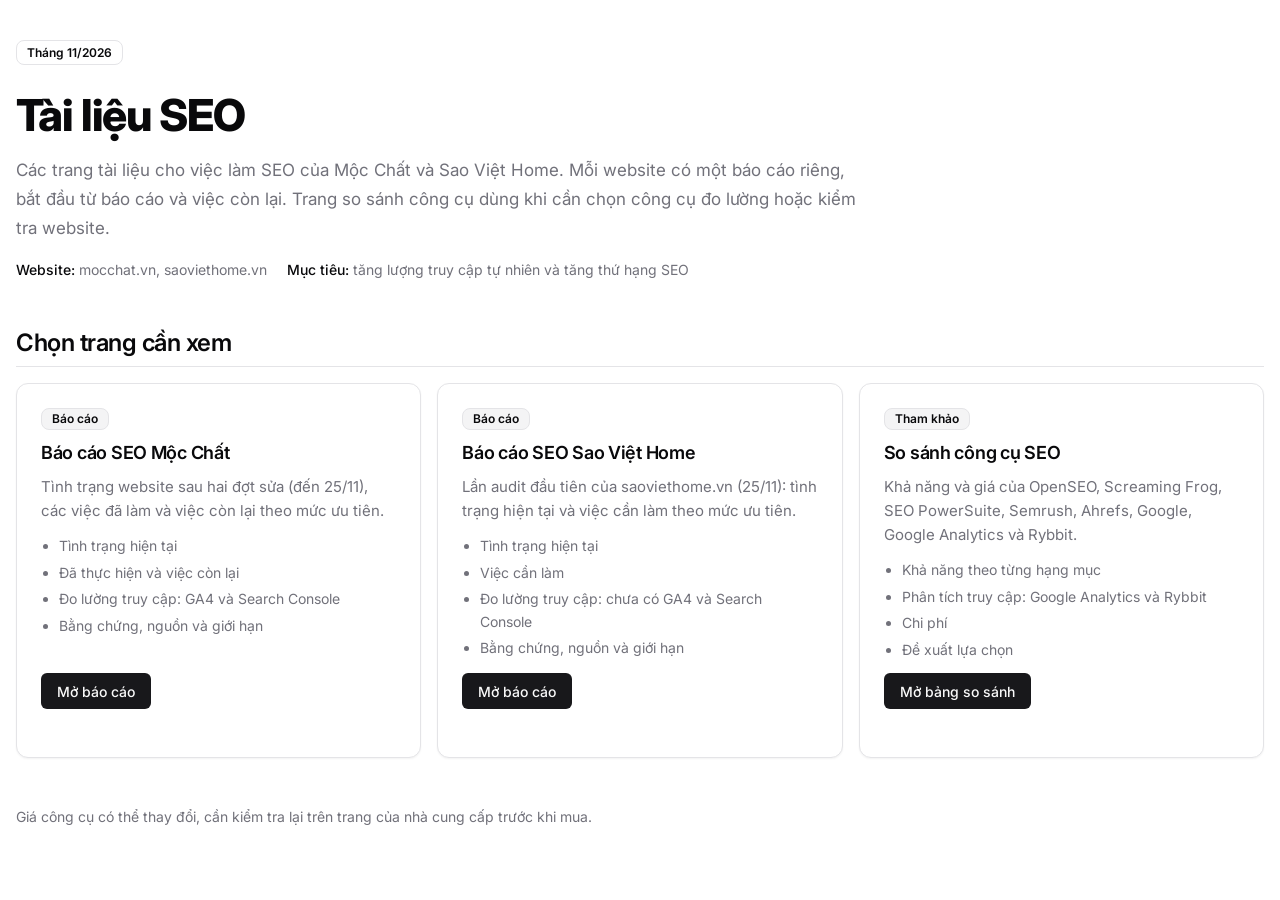
==== commit fc2fe4de: "refactor: update SEO tools comparison page for improved readability and structure; updated content, " ====
--- a/index.html
+++ b/index.html
@@ -23,15 +23,15 @@
         <h1>Tài liệu SEO</h1>
         <p class="lede">
           Các trang tài liệu cho việc làm SEO của Mộc Chất và Sao Việt Home. Mỗi
-          website có một báo cáo riêng, bắt đầu từ báo cáo và việc còn lại. Trang
-          so sánh công cụ dùng khi cần chọn công cụ đo lường hoặc kiểm tra
+          website có một báo cáo riêng, bắt đầu từ báo cáo và việc còn lại.
+          Trang so sánh công cụ dùng khi cần chọn công cụ đo lường hoặc kiểm tra
           website.
         </p>
         <div class="meta">
           <span><b>Website:</b> mocchat.vn, saoviethome.vn</span>
           <span
-            ><b>Mục tiêu của Mộc Chất:</b> tăng truy cập tự nhiên cho nội thất
-            gỗ óc chó trên toàn quốc</span
+            ><b>Mục tiêu:</b> tăng lượng truy cập tự nhiên và tăng thứ hạng
+            SEO</span
           >
         </div>
       </header>
@@ -58,8 +58,8 @@
             <span class="badge">Báo cáo</span>
             <h3>Báo cáo SEO Sao Việt Home</h3>
             <p>
-              Lần audit đầu tiên của saoviethome.vn (25/11): tình trạng hiện
-              tại và việc cần làm theo mức ưu tiên.
+              Lần audit đầu tiên của saoviethome.vn (25/11): tình trạng hiện tại
+              và việc cần làm theo mức ưu tiên.
             </p>
             <ul>
               <li>Tình trạng hiện tại</li>
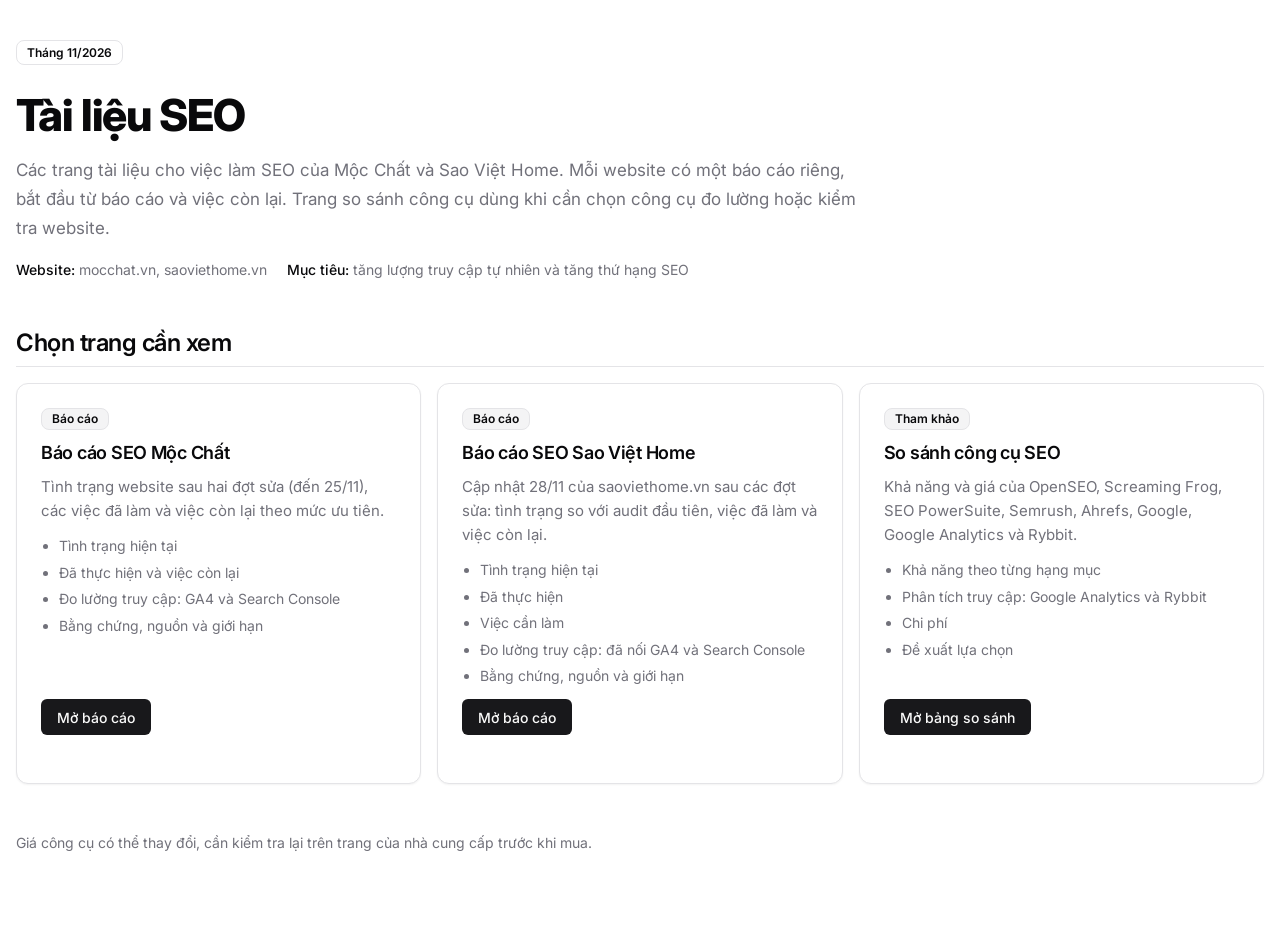
==== commit 7ed56bcf: "refactor: update SEO report for Sao Viet Home: reflect recent audits, document fixes implemented, an" ====
--- a/index.html
+++ b/index.html
@@ -58,13 +58,14 @@
             <span class="badge">Báo cáo</span>
             <h3>Báo cáo SEO Sao Việt Home</h3>
             <p>
-              Lần audit đầu tiên của saoviethome.vn (25/11): tình trạng hiện tại
-              và việc cần làm theo mức ưu tiên.
+              Cập nhật 28/11 của saoviethome.vn sau các đợt sửa: tình trạng so
+              với audit đầu tiên, việc đã làm và việc còn lại.
             </p>
             <ul>
               <li>Tình trạng hiện tại</li>
+              <li>Đã thực hiện</li>
               <li>Việc cần làm</li>
-              <li>Đo lường truy cập: chưa có GA4 và Search Console</li>
+              <li>Đo lường truy cập: đã nối GA4 và Search Console</li>
               <li>Bằng chứng, nguồn và giới hạn</li>
             </ul>
             <span class="btn">Mở báo cáo</span>
